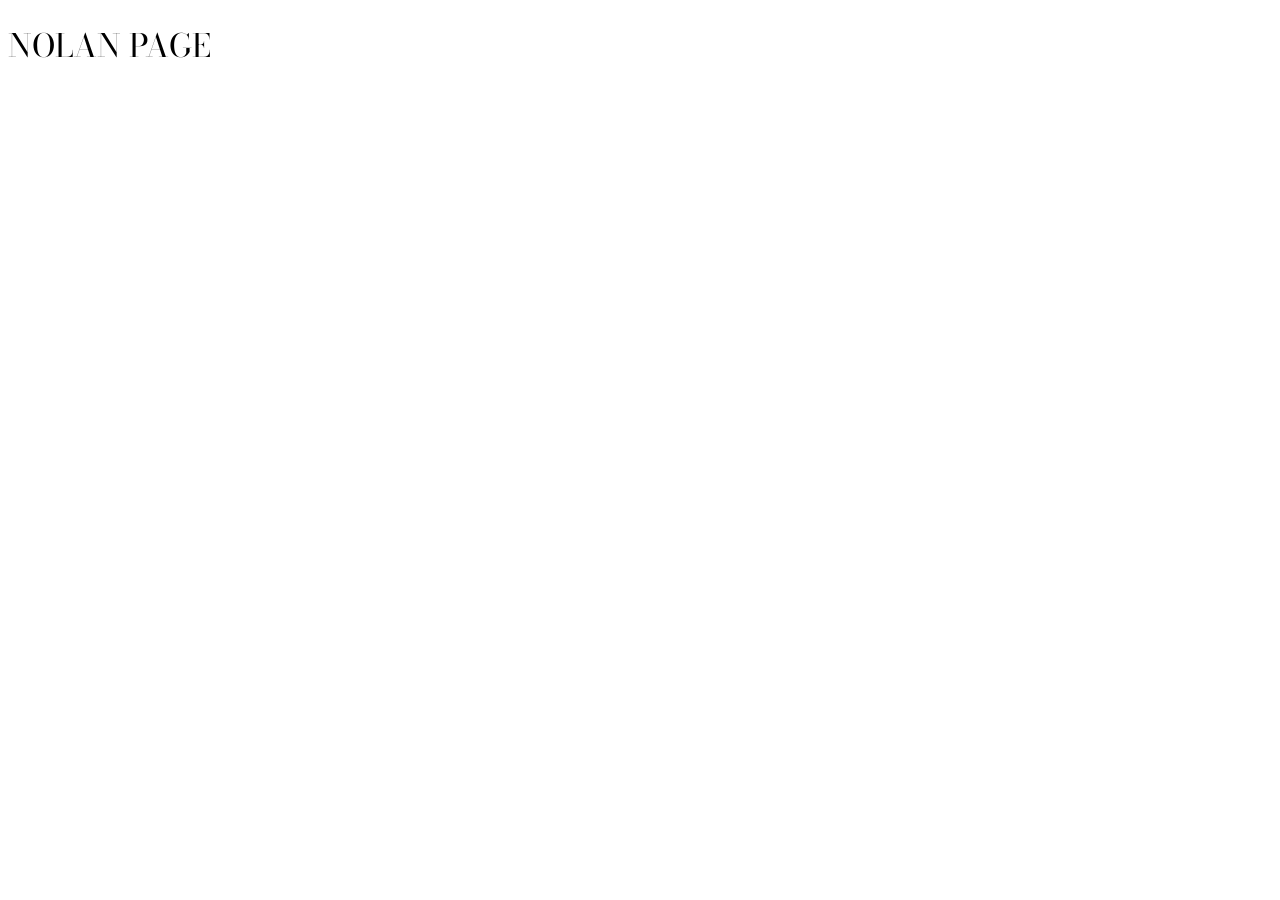
==== resume/index.html @ 083efc32 "oct21midterm" ====
<!DOCTYPE html>
    <html lang="en">
 <head>
    <title>Nolan Page - Resume</title>
    <link rel="stylesheet" type="text/css" href="stylesheet.css">
    <link rel="preconnect" href="https://fonts.googleapis.com">
    <link rel="preconnect" href="https://fonts.gstatic.com" crossorigin>
    <link href="https://fonts.googleapis.com/css2?family=Bodoni+Moda:ital,opsz,wght@0,6..96,400..900;1,6..96,400..900&family=Open+Sans:ital,wght@0,300..800;1,300..800&family=Special+Elite&display=swap" rel="stylesheet">
</head>
<body>
<h1 id="header">NOLAN PAGE</h1>
</body>
    </html>
---- resume/stylesheet.css ----
h1 {
    font-family: "Bodoni Moda", serif;
    font-optical-sizing: auto;
    font-weight: 400;
    font-style: regular;
}
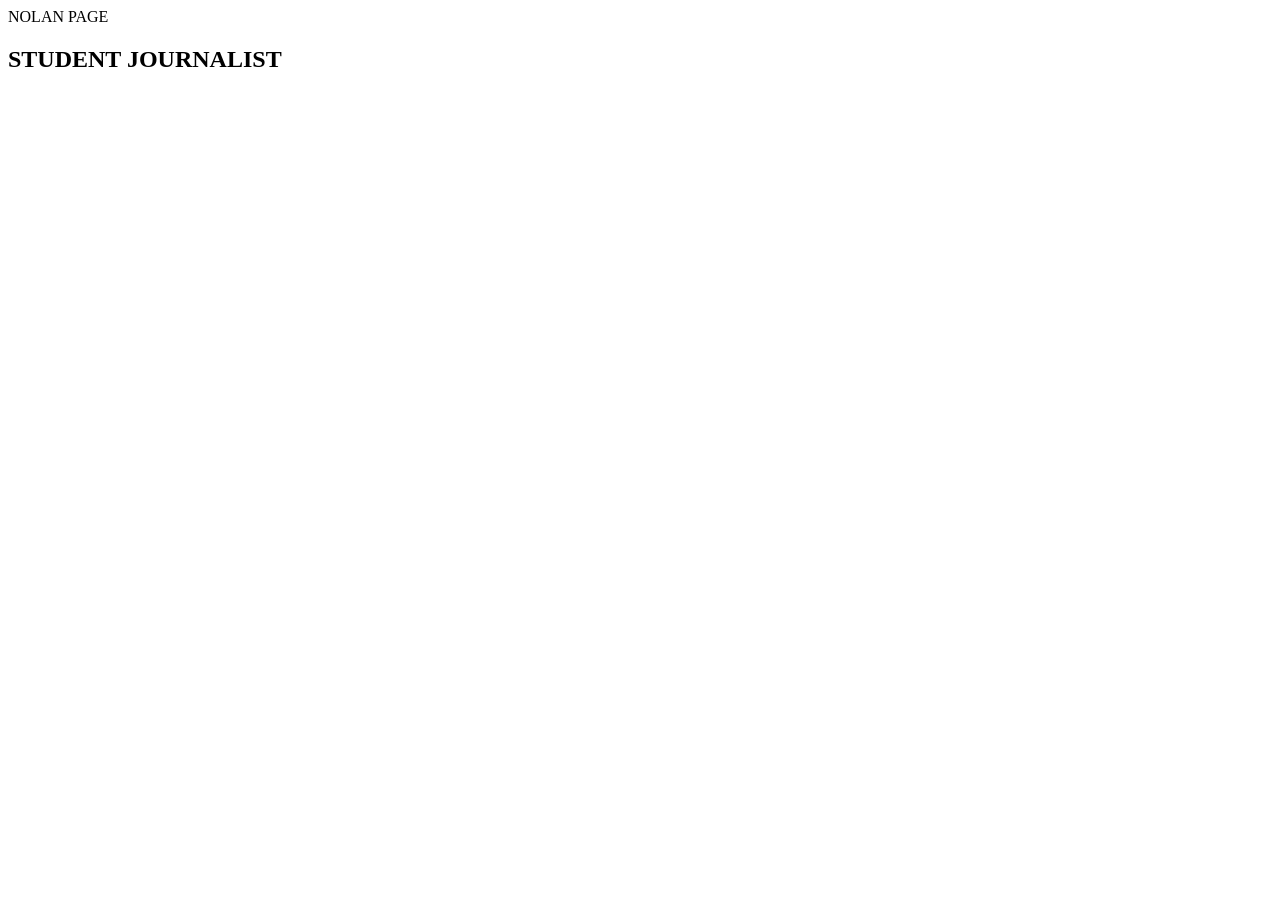
==== commit 79f163d1: "." ====
--- a/resume/index.html
+++ b/resume/index.html
@@ -1,13 +1,15 @@
 <!DOCTYPE html>
     <html lang="en">
  <head>
-    <title>Nolan Page - Resume</title>
+    <title>Nolan Page</title>
     <link rel="stylesheet" type="text/css" href="stylesheet.css">
     <link rel="preconnect" href="https://fonts.googleapis.com">
     <link rel="preconnect" href="https://fonts.gstatic.com" crossorigin>
     <link href="https://fonts.googleapis.com/css2?family=Bodoni+Moda:ital,opsz,wght@0,6..96,400..900;1,6..96,400..900&family=Open+Sans:ital,wght@0,300..800;1,300..800&family=Special+Elite&display=swap" rel="stylesheet">
 </head>
 <body>
-<h1 id="header">NOLAN PAGE</h1>
+<div class="header"
+    <h1 id="name">NOLAN PAGE</h1>
+    <h2 id="position">STUDENT JOURNALIST</h2>
 </body>
     </html>
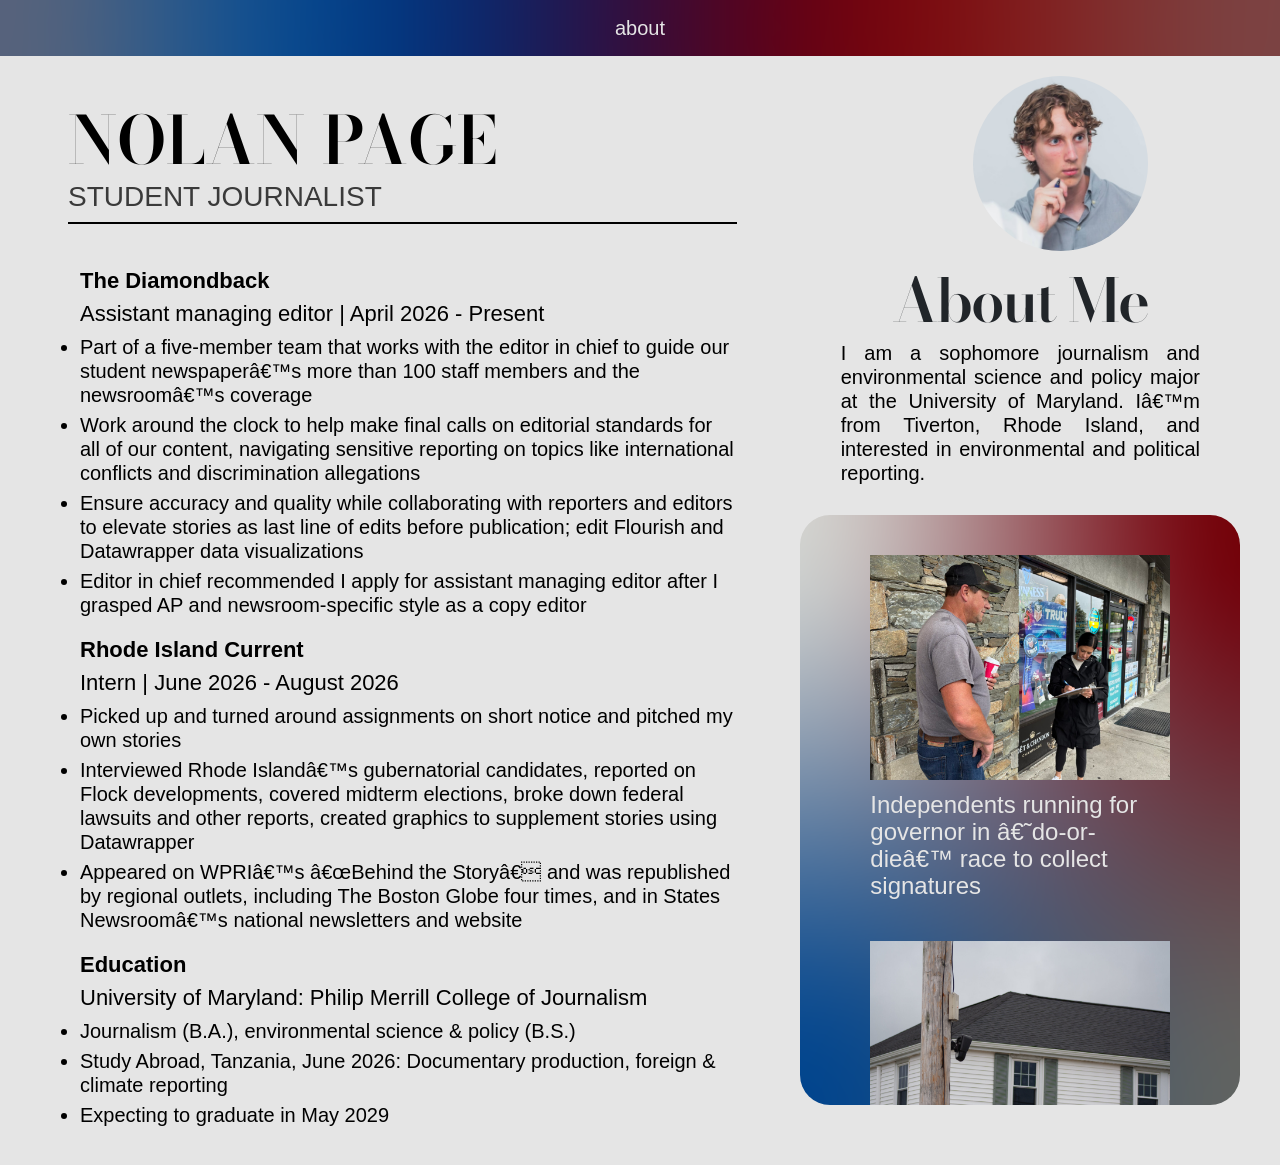
==== commit 8baa11f1: "draft1" ====
--- a/resume/index.html
+++ b/resume/index.html
@@ -2,14 +2,96 @@
     <html lang="en">
  <head>
     <title>Nolan Page</title>
+    <nav class="navbar navbar-expand-lg bg-image" data-bs-theme="dark">
+        <div class="container-fluid">
+    <a class="navbar-brand" href=https://nolanpage.github.io/npage-jour352/resume/index.html>about</a></div></nav>
+         <!-- Bootstrap CSS and JavaScript -->
+    <link href="https://cdn.jsdelivr.net/npm/bootstrap@5.3.3/dist/css/bootstrap.min.css" rel="stylesheet" integrity="sha384-QWTKZyjpPEjISv5WaRU9OFeRpok6YctnYmDr5pNlyT2bRjXh0JMhjY6hW+ALEwIH" crossorigin="anonymous">
+    <script src="https://cdn.jsdelivr.net/npm/bootstrap@5.3.3/dist/js/bootstrap.bundle.min.js" integrity="sha384-YvpcrYf0tY3lHB60NNkmXc5s9fDVZLESaAA55NDzOxhy9GkcIdslK1eN7N6jIeHz" crossorigin="anonymous"></script>
+    <link rel="stylesheet" href="https://cdn.jsdelivr.net/npm/bootstrap-icons@1.11.1/font/bootstrap-icons.css">
     <link rel="stylesheet" type="text/css" href="stylesheet.css">
     <link rel="preconnect" href="https://fonts.googleapis.com">
     <link rel="preconnect" href="https://fonts.gstatic.com" crossorigin>
     <link href="https://fonts.googleapis.com/css2?family=Bodoni+Moda:ital,opsz,wght@0,6..96,400..900;1,6..96,400..900&family=Open+Sans:ital,wght@0,300..800;1,300..800&family=Special+Elite&display=swap" rel="stylesheet">
 </head>
 <body>
-<div class="header"
-    <h1 id="name">NOLAN PAGE</h1>
-    <h2 id="position">STUDENT JOURNALIST</h2>
+<div class="row top-row">
+    <div class="header-wrapper col-md-7">
+        <div class="header">
+            <h1 id="name">NOLAN PAGE</h1>
+            <h2 id="position">STUDENT JOURNALIST</h2>
+        </div>
+    </div>
+    <div class="right-wrapper col-md-5">
+    <!--Don't think I want, but: -->
+        <img class="headshot" src="tzheadshot.JPG" alt="Headshot of Nolan Page">
+    </div>
+</div>
+<div class="row bottom-row">
+<div class="content-wrapper col-md-7">
+    <!--Don't think I want, but : <h1 class="section">EXPERIENCE</h1> -->
+    <p class="job">
+        <strong>The Diamondback</strong>
+        <br>
+        Assistant managing editor | April 2026 - Present
+    </p>
+    <ul class="blurb">
+            <li>Part of a five-member team that works with the editor in chief to guide our student newspaper’s more than 100 staff members and the newsroom’s coverage</li>
+            <li>Work around the clock to help make final calls on editorial standards for all of our content, navigating sensitive reporting on topics like international conflicts and discrimination allegations</li>
+            <li>Ensure accuracy and quality while collaborating with reporters and editors to elevate stories as last line of edits before publication; edit Flourish and Datawrapper data visualizations</li>
+            <li>Editor in chief recommended I apply for assistant managing editor after I grasped AP and newsroom-specific style as a copy editor</li>
+    </ul>
+    <p class="job">
+        <strong>Rhode Island Current</strong>
+        <br>
+        Intern | June 2026 - August 2026
+    </p>
+    <ul class="blurb">
+            <li>Picked up and turned around assignments on short notice and pitched my own stories</li>
+            <li>Interviewed Rhode Island’s gubernatorial candidates, reported on Flock developments, covered midterm elections, broke down federal lawsuits and other reports, created graphics to supplement stories using Datawrapper</li>
+            <li>Appeared on WPRI’s “Behind the Story” and was republished by regional outlets, including The Boston Globe four times, and in States Newsroom’s national newsletters and website</li>
+    </ul>
+    <p class="job">
+        <strong>Education</strong>
+        <br>
+        University of Maryland: Philip Merrill College of Journalism
+    </p>
+    <ul class="blurb">
+            <li>Journalism (B.A.), environmental science & policy (B.S.)</li>
+            <li>Study Abroad, Tanzania, June 2026: Documentary production, foreign & climate reporting</li>
+            <li>Expecting to graduate in May 2029</li>
+    </ul>
+</div>
+<div class="right-wrapper col-md-5">
+    <h1 id="about">About Me</h1>
+    <p id="abouttext">
+        I am a sophomore journalism and environmental science and policy major at the University of Maryland. I’m from Tiverton, Rhode Island, and interested in environmental and political reporting. 
+    </p>
+    <div class="scroll overflow-auto">
+        <div class="clips">
+            <a href="https://rhodeislandcurrent.com/2026/07/08/independents-running-for-governor-in-do-or-die-race-to-collect-signatures/" target="_blank">
+                <img class="featured" src="clips/independents.jpg" alt="A voter signs an independent gubernatorial candidate's nomination papers">
+            </a>
+            <a class="hed" href="https://rhodeislandcurrent.com/2026/07/08/independents-running-for-governor-in-do-or-die-race-to-collect-signatures/" target="_blank">Independents running for governor in ‘do-or-die’ race to collect signatures</a>
+            <a href="https://rhodeislandcurrent.com/2026/08/18/as-municipalities-across-rhode-island-resist-flock-cameras-mckee-orders-review/" target="_blank">
+                <img class="featured" src="clips/flock.jpg" alt="A Flock camera mounted to a telephone pole">
+            </a>
+            <a class="hed" href="https://rhodeislandcurrent.com/2026/08/18/as-municipalities-across-rhode-island-resist-flock-cameras-mckee-orders-review/" target="_blank">As municipalities across Rhode Island resist Flock cameras, McKee orders review</a>
+            <a href="https://rhodeislandcurrent.com/2026/07/16/as-ri-elections-officials-race-to-certify-signatures-by-deadline-arizona-might-offer-a-better-way/" target="_blank">
+                <img class="featured" src="clips/arizona.jpg" alt="Kirk McDonough and Nick Lima review nomination papers">
+            </a>
+            <a class="hed" href="https://rhodeislandcurrent.com/2026/07/16/as-ri-elections-officials-race-to-certify-signatures-by-deadline-arizona-might-offer-a-better-way/" target="_blank">As RI elections officials race to certify signatures by deadline, Arizona might offer a better way</a>
+            <a href="https://rhodeislandcurrent.com/2026/07/17/mckees-lucky-day-at-ballot-placement-lottery/" target="_blank">
+                <img class="featured" src="clips/lottery.jpg" alt="An elections official operates the ballot lottery machine">
+            </a>
+            <a class="hed" href="https://rhodeislandcurrent.com/2026/07/17/mckees-lucky-day-at-ballot-placement-lottery/" target="_blank">McKee’s lucky day at ballot placement lottery</a>
+            <a href="https://rhodeislandcurrent.com/2026/07/21/four-democrats-paint-their-views-for-the-entrepreneurial-lieutenant-governors-office/" target="_blank">
+                <img class="featured" src="clips/lg.png" alt="Four Democrats for Rhode Island's lieutenant governor">
+            </a>
+            <a class="hed" href="https://rhodeislandcurrent.com/2026/07/21/four-democrats-paint-their-views-for-the-entrepreneurial-lieutenant-governors-office/" target="_blank">Four Democrats paint their views for the ‘entrepreneurial’ lieutenant governor’s office</a>
+        </div>
+    </div>
+</div>
+</div>
 </body>
     </html>
--- a/resume/stylesheet.css
+++ b/resume/stylesheet.css
@@ -1,6 +1,139 @@
-h1 {
+body {
+    background-color: #e5e5e5;
+}
+.bg-image {
+    background-image: url("banner.svg");
+    background-size: cover;
+    background-position: center;
+}
+.navbar-brand {
+    margin: 0 auto;
+    font-family: Helvetica, sans-serif;
+    font-size: 20px;
+    font-weight: 400;
+    color: #e5e5e5;
+}
+.header {
+    border-bottom: 2px solid black;
+}
+.header-wrapper {
+    padding-left: 80px;
+    padding-bottom: 40px;
+    padding-top: 20px;
+} 
+#name {
     font-family: "Bodoni Moda", serif;
-    font-optical-sizing: auto;
+    font-size: 66px;
+    font-weight: 600;
+    font-style: normal;
+    color: black;
+    padding-top: 25px;
+    margin-bottom: 0;
+    padding-top: 5;
+}
+#position {
+    font-family: Helvetica, sans-serif;
+    font-size: 28px;
+    font-weight: 300;
+    color: #3a3a3a;
+    margin-top: 0;
+}
+.content-wrapper {
+    padding-bottom: 0px;
+}
+/*.section {
+    font-family: "Bodoni Moda", serif;
+    font-size: 36px;
+    font-weight: 600;
+    font-style: normal;
+    color: black;
+    padding-left: 80px;
+    margin-bottom: 0;
+}*/
+.job {
+    font-family: Helvetica, sans-serif;
+    font-size: 22px;
     font-weight: 400;
-    font-style: regular;
+    font-style: normal;
+    color: black;
+    padding-left: 80px;
+    margin-bottom: 5px;
+}
+.blurb {
+    font-family: Helvetica, sans-serif;
+    font-size: 20px;
+    font-weight: 400;
+    font-style: normal;
+    color: black;
+    padding-left: 80px;
+    line-height: 24px;
+}
+.blurb li {
+    margin-bottom: 6px;
+}
+.headshot {
+    width: 175px;
+    height: 175px;
+    border-top-left-radius: 87.5px;
+    border-top-right-radius: 87.5px;
+    border-bottom-left-radius: 87.5px;
+    border-bottom-right-radius: 87.5px;
+    margin-left: 212.5px;
+    margin-top: 20px;
+}
+#about {
+    font-family: "Bodoni Moda", serif;
+    font-size: 60px;
+    font-weight: 600;
+    margin: 0 auto;
+    text-align: center;
+    letter-spacing: -2px;
+}
+#abouttext {
+    font-family: Helvetica, sans-serif;
+    font-size: 20px;
+    font-weight: 400;
+    font-style: normal;
+    color: black;
+    padding-left: 80px;
+    padding-right: 80px;
+    padding-top: 5px;
+    line-height: 24px;
+    margin: 0 auto;
+    text-align: justify;
+}
+/* Honestly not sure I did this right — took some trial & error */
+.scroll {
+    height: 590px;
+    width: 440px;
+    background-image: url("scrollbg1.svg");
+    background-size: cover;
+    background-position: center;
+    overflow: auto;
+    margin: 0 auto;
+    margin-top: 30px;
+    border-top-left-radius: 30px;
+    border-top-right-radius: 30px;
+    border-bottom-left-radius: 30px;
+    border-bottom-right-radius: 30px;
+    margin-bottom: 60px;
+}
+.clips {
+    padding-left: 70px;
+    padding-right: 70px;
+    padding-bottom: 40px;
+}
+.featured {
+    max-width: 300px;
+    padding-bottom: 13px;
+    padding-top: 40px;
+}
+.hed {
+    font-family: Helvetica, sans-serif;
+    font-size: 24px;
+    font-weight: 400;
+    font-style: normal;
+    color: #e5e5e5;
+    line-height: 24px;
+    text-decoration: none;
 }
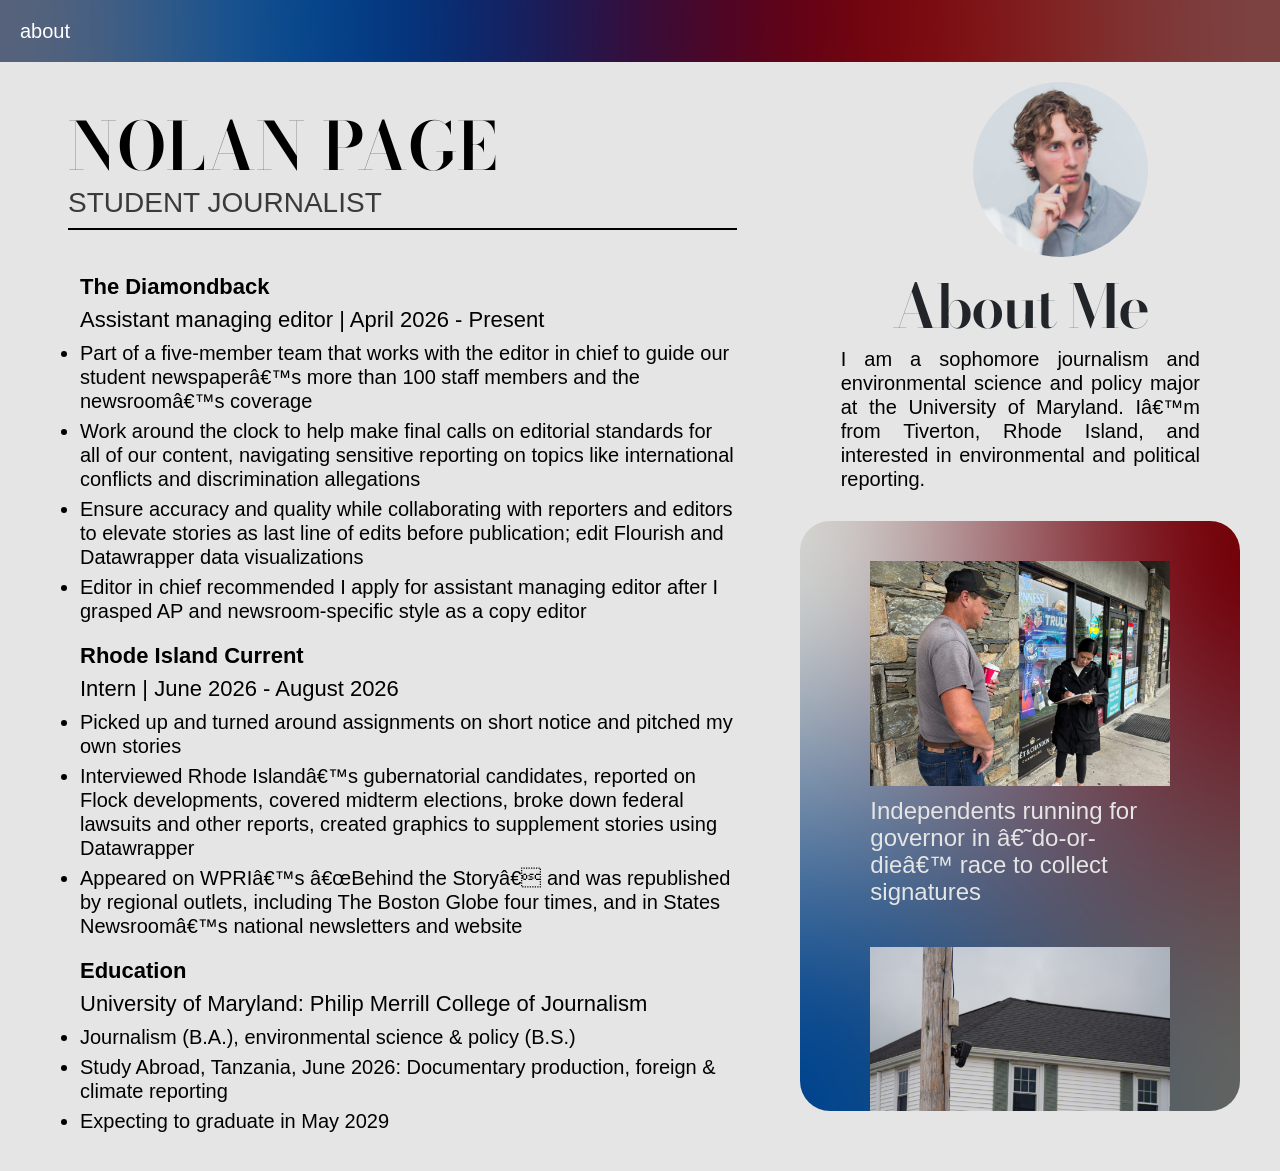
==== commit b5ff309b: "draft2" ====
--- a/resume/index.html
+++ b/resume/index.html
@@ -4,7 +4,11 @@
     <title>Nolan Page</title>
     <nav class="navbar navbar-expand-lg bg-image" data-bs-theme="dark">
         <div class="container-fluid">
-    <a class="navbar-brand" href=https://nolanpage.github.io/npage-jour352/resume/index.html>about</a></div></nav>
+        <ul class="navbar-nav">
+            <li class="nav-item">
+                <a class="nav-link active" aria-current="page" href="https://nolanpage.github.io/npage-jour352/resume/index.html">about</a>
+            </li>
+        </ul></div></nav>
          <!-- Bootstrap CSS and JavaScript -->
     <link href="https://cdn.jsdelivr.net/npm/bootstrap@5.3.3/dist/css/bootstrap.min.css" rel="stylesheet" integrity="sha384-QWTKZyjpPEjISv5WaRU9OFeRpok6YctnYmDr5pNlyT2bRjXh0JMhjY6hW+ALEwIH" crossorigin="anonymous">
     <script src="https://cdn.jsdelivr.net/npm/bootstrap@5.3.3/dist/js/bootstrap.bundle.min.js" integrity="sha384-YvpcrYf0tY3lHB60NNkmXc5s9fDVZLESaAA55NDzOxhy9GkcIdslK1eN7N6jIeHz" crossorigin="anonymous"></script>
--- a/resume/stylesheet.css
+++ b/resume/stylesheet.css
@@ -6,11 +6,16 @@
     background-size: cover;
     background-position: center;
 }
-.navbar-brand {
-    margin: 0 auto;
+.nav-item {
+    text-align: center;
     font-family: Helvetica, sans-serif;
     font-size: 20px;
-    font-weight: 400;
+    color: #e5e5e5;
+}
+.navbar .nav-link .active {
+    text-align: center;
+    text-decoration: underline;
+    text-decoration-thickness: 2px;
     color: #e5e5e5;
 }
 .header {
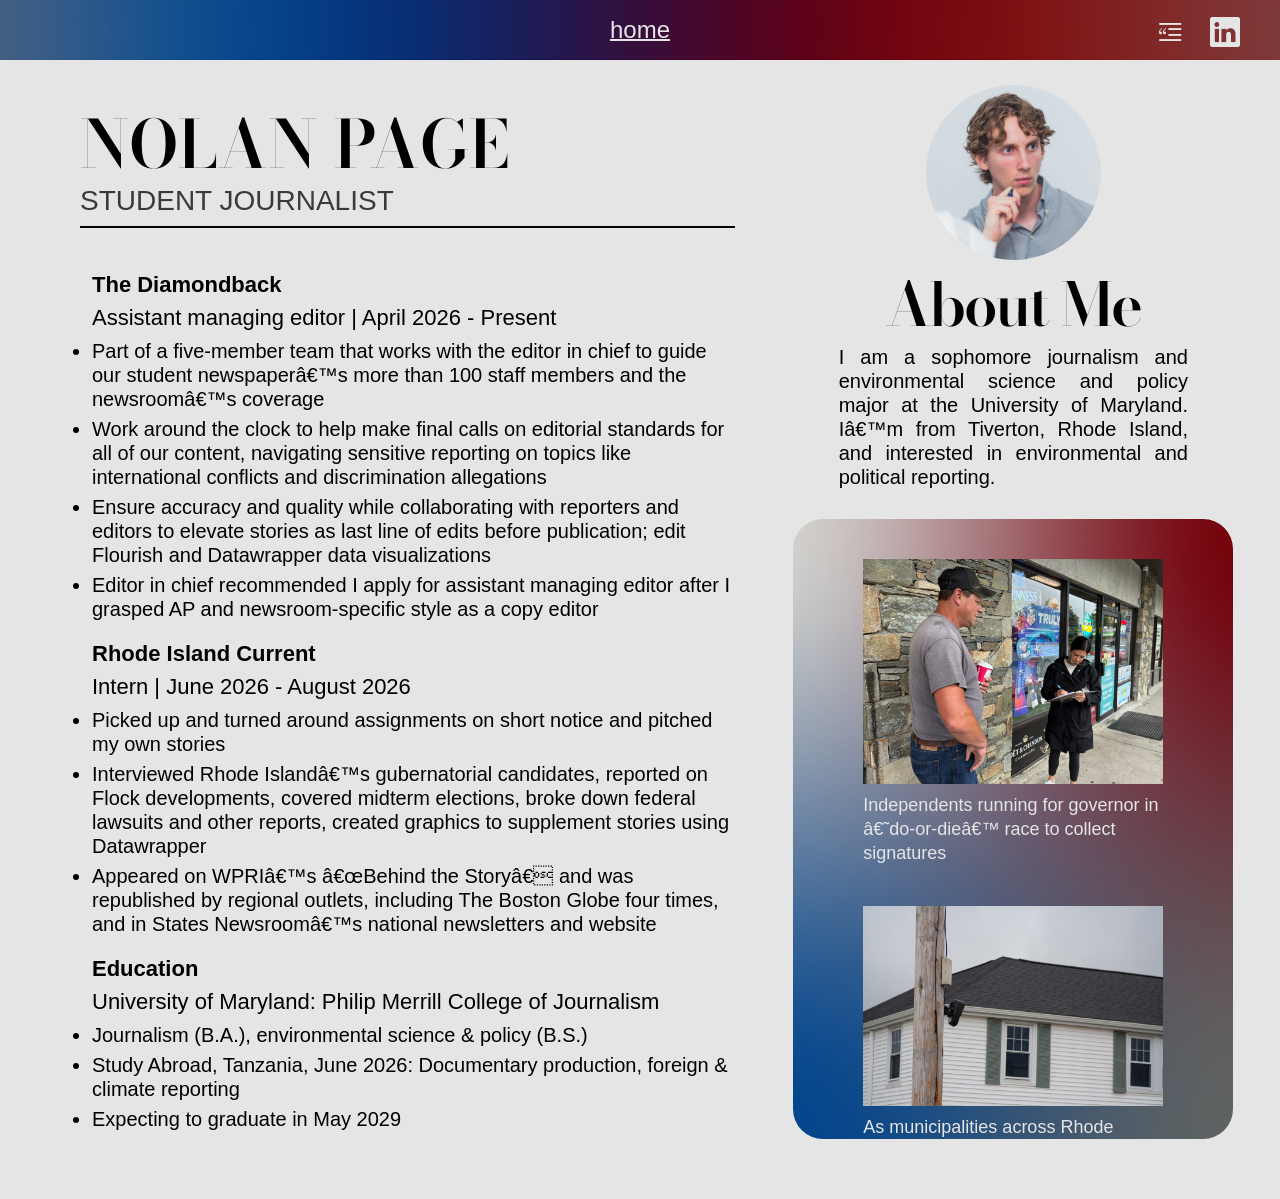
==== commit 2fba869f: "final1" ====
--- a/resume/index.html
+++ b/resume/index.html
@@ -2,13 +2,6 @@
     <html lang="en">
  <head>
     <title>Nolan Page</title>
-    <nav class="navbar navbar-expand-lg bg-image" data-bs-theme="dark">
-        <div class="container-fluid">
-        <ul class="navbar-nav">
-            <li class="nav-item">
-                <a class="nav-link active" aria-current="page" href="https://nolanpage.github.io/npage-jour352/resume/index.html">about</a>
-            </li>
-        </ul></div></nav>
          <!-- Bootstrap CSS and JavaScript -->
     <link href="https://cdn.jsdelivr.net/npm/bootstrap@5.3.3/dist/css/bootstrap.min.css" rel="stylesheet" integrity="sha384-QWTKZyjpPEjISv5WaRU9OFeRpok6YctnYmDr5pNlyT2bRjXh0JMhjY6hW+ALEwIH" crossorigin="anonymous">
     <script src="https://cdn.jsdelivr.net/npm/bootstrap@5.3.3/dist/js/bootstrap.bundle.min.js" integrity="sha384-YvpcrYf0tY3lHB60NNkmXc5s9fDVZLESaAA55NDzOxhy9GkcIdslK1eN7N6jIeHz" crossorigin="anonymous"></script>
@@ -19,6 +12,18 @@
     <link href="https://fonts.googleapis.com/css2?family=Bodoni+Moda:ital,opsz,wght@0,6..96,400..900;1,6..96,400..900&family=Open+Sans:ital,wght@0,300..800;1,300..800&family=Special+Elite&display=swap" rel="stylesheet">
 </head>
 <body>
+<div class="content">
+<div class="banner-container">
+    <div class="pages">
+        <a href="https://nolanpage.github.io/npage-jour352/resume/index.html">home</a>
+    </div>
+    <div class="icons">
+        <a id="archive" href="https://rhodeislandcurrent.com/author/nolan-page/" target="_blank">
+            <i class="bi bi-blockquote-left icon"></i></a>
+        <a id="linkedin" href="https://www.linkedin.com/in/nolanpage/" target="_blank">
+            <i class="bi bi-linkedin icon"></i></a>
+    </div> 
+</div>
 <div class="row top-row">
     <div class="header-wrapper col-md-7">
         <div class="header">
@@ -97,5 +102,6 @@
     </div>
 </div>
 </div>
+</div>
 </body>
     </html>
--- a/resume/stylesheet.css
+++ b/resume/stylesheet.css
@@ -1,23 +1,30 @@
 body {
     background-color: #e5e5e5;
-}
-.bg-image {
-    background-image: url("banner.svg");
-    background-size: cover;
-    background-position: center;
-}
-.nav-item {
-    text-align: center;
-    font-family: Helvetica, sans-serif;
-    font-size: 20px;
-    color: #e5e5e5;
-}
-.navbar .nav-link .active {
+    margin: 0;
+}
+.section-container {
+    margin: 0 auto;
+    width: 100%;
+    margin-top: 0;
+    margin-bottom: 0;
+}
+#about-link {
     text-align: center;
     text-decoration: underline;
     text-decoration-thickness: 2px;
     color: #e5e5e5;
 }
+#linkedin {
+    text-align: right;
+    padding-right: 40px;
+}
+#archive {
+    text-align: right;
+    padding-right: 20px;
+}
+.icon {
+    color: #e5e5e5;
+}
 .header {
     border-bottom: 2px solid black;
 }
@@ -25,6 +32,7 @@
     padding-left: 80px;
     padding-bottom: 40px;
     padding-top: 20px;
+    text-align: left;
 } 
 #name {
     font-family: "Bodoni Moda", serif;
@@ -34,7 +42,6 @@
     color: black;
     padding-top: 25px;
     margin-bottom: 0;
-    padding-top: 5;
 }
 #position {
     font-family: Helvetica, sans-serif;
@@ -43,6 +50,39 @@
     color: #3a3a3a;
     margin-top: 0;
 }
+.banner-container {
+    background-image: url("bannerbg.png");
+    background-size: cover;
+    background-position: center;
+    height: 60px;
+}
+.pages {
+    font-weight: 400;
+    text-align: center;
+    line-height: 60px;
+}
+.pages a {
+    color: #e5e5e5;
+    text-decoration: underline 2px;
+    font-family: Helvetica, sans-serif;
+    font-size: 24px;
+}
+.icons {
+    text-align: right; 
+    margin-top: -60px;
+    padding-right: 40x;
+    line-height: 60px;
+}
+#linkedin {
+    font-size: 30px;
+    margin-left: 0;
+}
+#archive {
+    font-size: 30px;
+}
+.row {
+    margin: 0 auto;
+}
 .content-wrapper {
     padding-bottom: 0px;
 }
@@ -75,6 +115,9 @@
 }
 .blurb li {
     margin-bottom: 6px;
+}
+.top-row {
+    text-align: center;
 }
 .headshot {
     width: 175px;
@@ -83,13 +126,13 @@
     border-top-right-radius: 87.5px;
     border-bottom-left-radius: 87.5px;
     border-bottom-right-radius: 87.5px;
-    margin-left: 212.5px;
-    margin-top: 20px;
+    margin-top: 25px;
 }
 #about {
     font-family: "Bodoni Moda", serif;
     font-size: 60px;
     font-weight: 600;
+    color: #000000;
     margin: 0 auto;
     text-align: center;
     letter-spacing: -2px;
@@ -109,7 +152,7 @@
 }
 /* Honestly not sure I did this right — took some trial & error */
 .scroll {
-    height: 590px;
+    height: 620px;
     width: 440px;
     background-image: url("scrollbg1.svg");
     background-size: cover;
@@ -130,15 +173,43 @@
 }
 .featured {
     max-width: 300px;
-    padding-bottom: 13px;
+    padding-bottom: 10px;
     padding-top: 40px;
 }
 .hed {
     font-family: Helvetica, sans-serif;
-    font-size: 24px;
-    font-weight: 400;
-    font-style: normal;
-    color: #e5e5e5;
-    line-height: 24px;
+    font-size: 18px;
+    font-weight: 400;
+    font-style: normal;
+    color: #e5e5e5;
+    line-height: 18px;
     text-decoration: none;
-}+}
+@media screen and (max-width: 780px) {
+    .headshot {
+        margin-top: 10px;
+        margin-bottom: 20px;
+    }
+    .content-wrapper {
+        margin: 0 auto;
+        width: 70%;
+        text-align: left;
+    }
+    .header-wrapper {
+        text-align: center;
+        padding-left: 0;
+        padding-bottom: 0;
+    }
+    .job {
+        padding-left: 0;
+    }
+    .blurb {
+        padding-left: 0;
+    }
+    .scroll {
+        margin-top: 15px;
+    }
+    .header {
+    border-bottom: none;
+}
+}
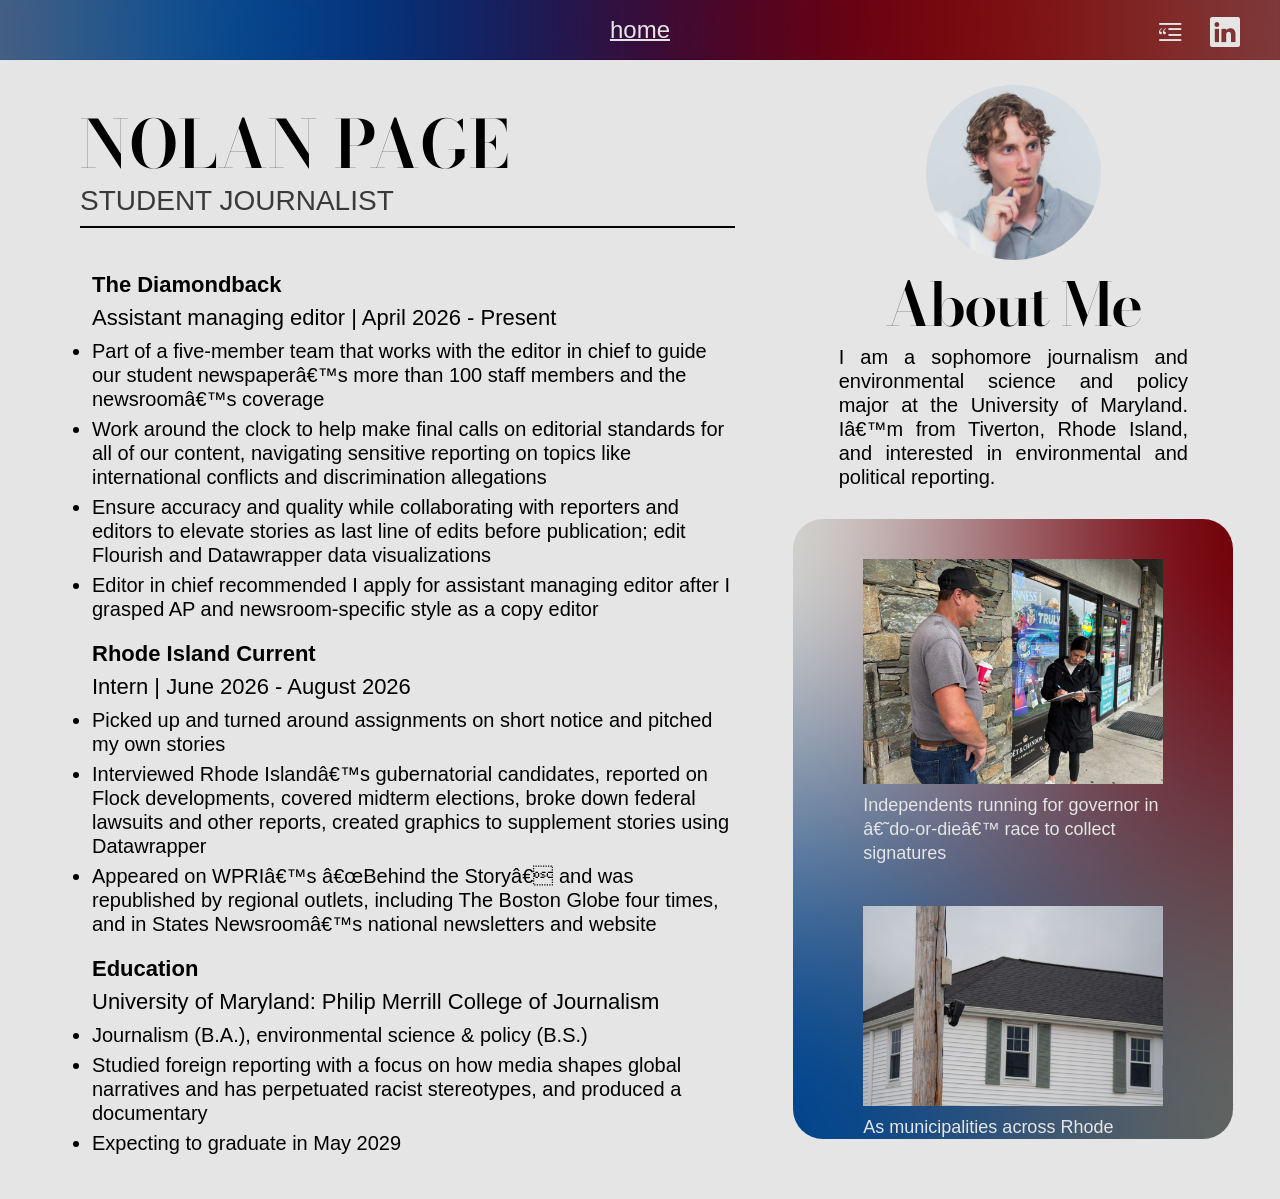
==== commit 28ccb955: "finalissima" ====
--- a/resume/index.html
+++ b/resume/index.html
@@ -67,7 +67,7 @@
     </p>
     <ul class="blurb">
             <li>Journalism (B.A.), environmental science & policy (B.S.)</li>
-            <li>Study Abroad, Tanzania, June 2026: Documentary production, foreign & climate reporting</li>
+            <li>Studied foreign reporting with a focus on how media shapes global narratives and has perpetuated racist stereotypes, and produced a documentary</li>
             <li>Expecting to graduate in May 2029</li>
     </ul>
 </div>
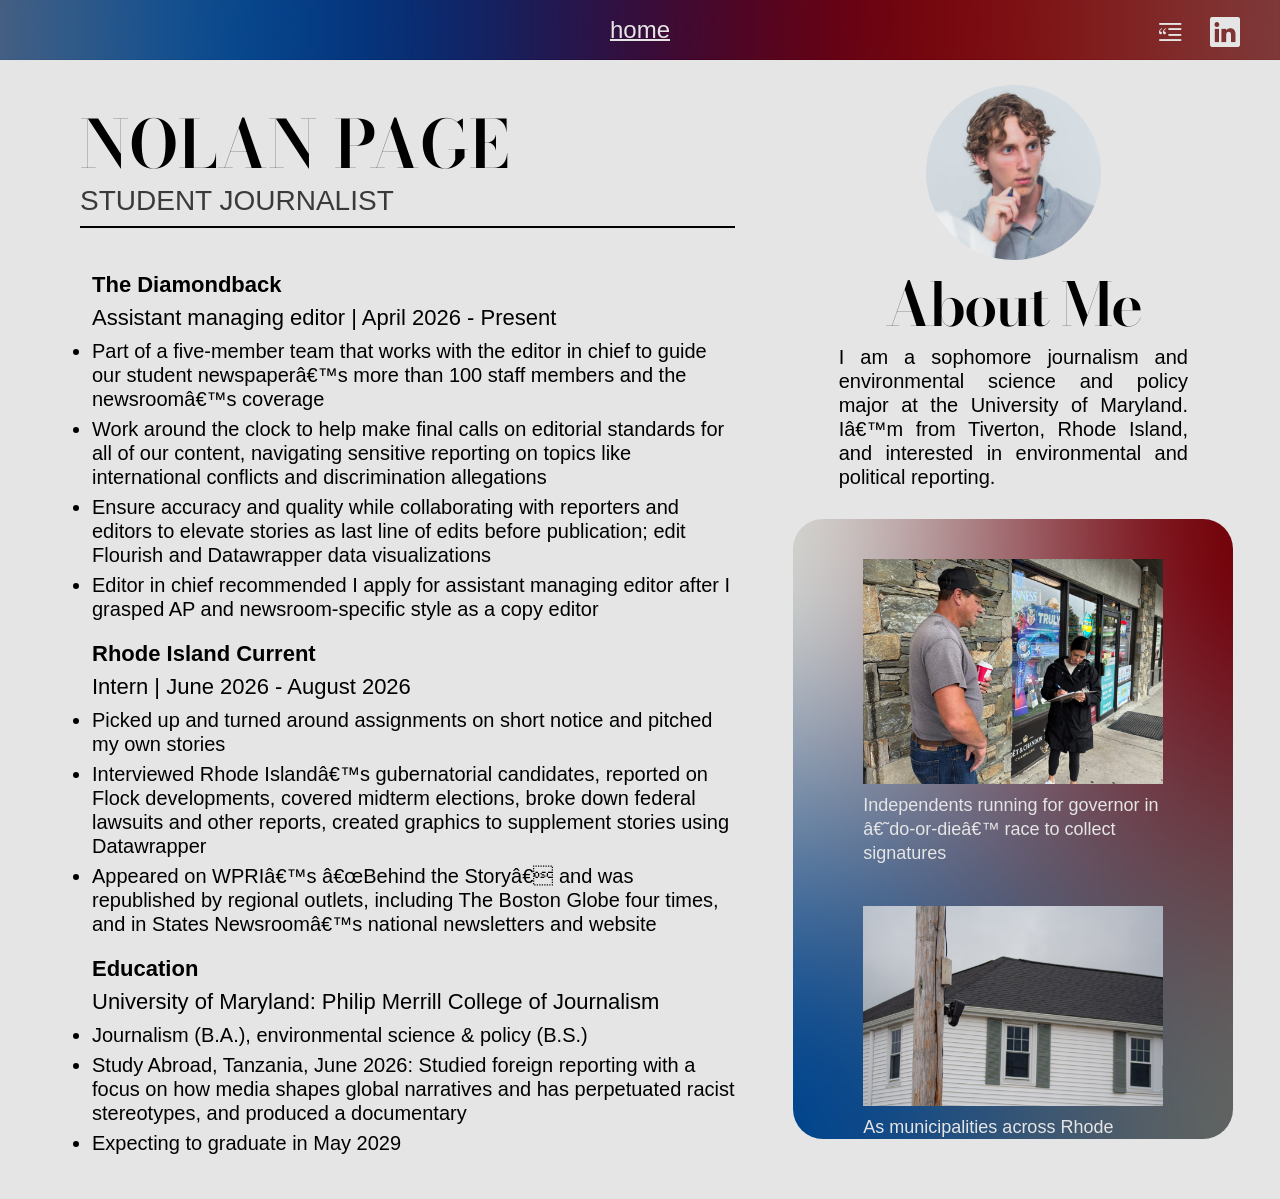
==== commit 36f56be7: "final pelase lord" ====
--- a/resume/index.html
+++ b/resume/index.html
@@ -67,7 +67,7 @@
     </p>
     <ul class="blurb">
             <li>Journalism (B.A.), environmental science & policy (B.S.)</li>
-            <li>Studied foreign reporting with a focus on how media shapes global narratives and has perpetuated racist stereotypes, and produced a documentary</li>
+            <li>Study Abroad, Tanzania, June 2026: Studied foreign reporting with a focus on how media shapes global narratives and has perpetuated racist stereotypes, and produced a documentary</li>
             <li>Expecting to graduate in May 2029</li>
     </ul>
 </div>
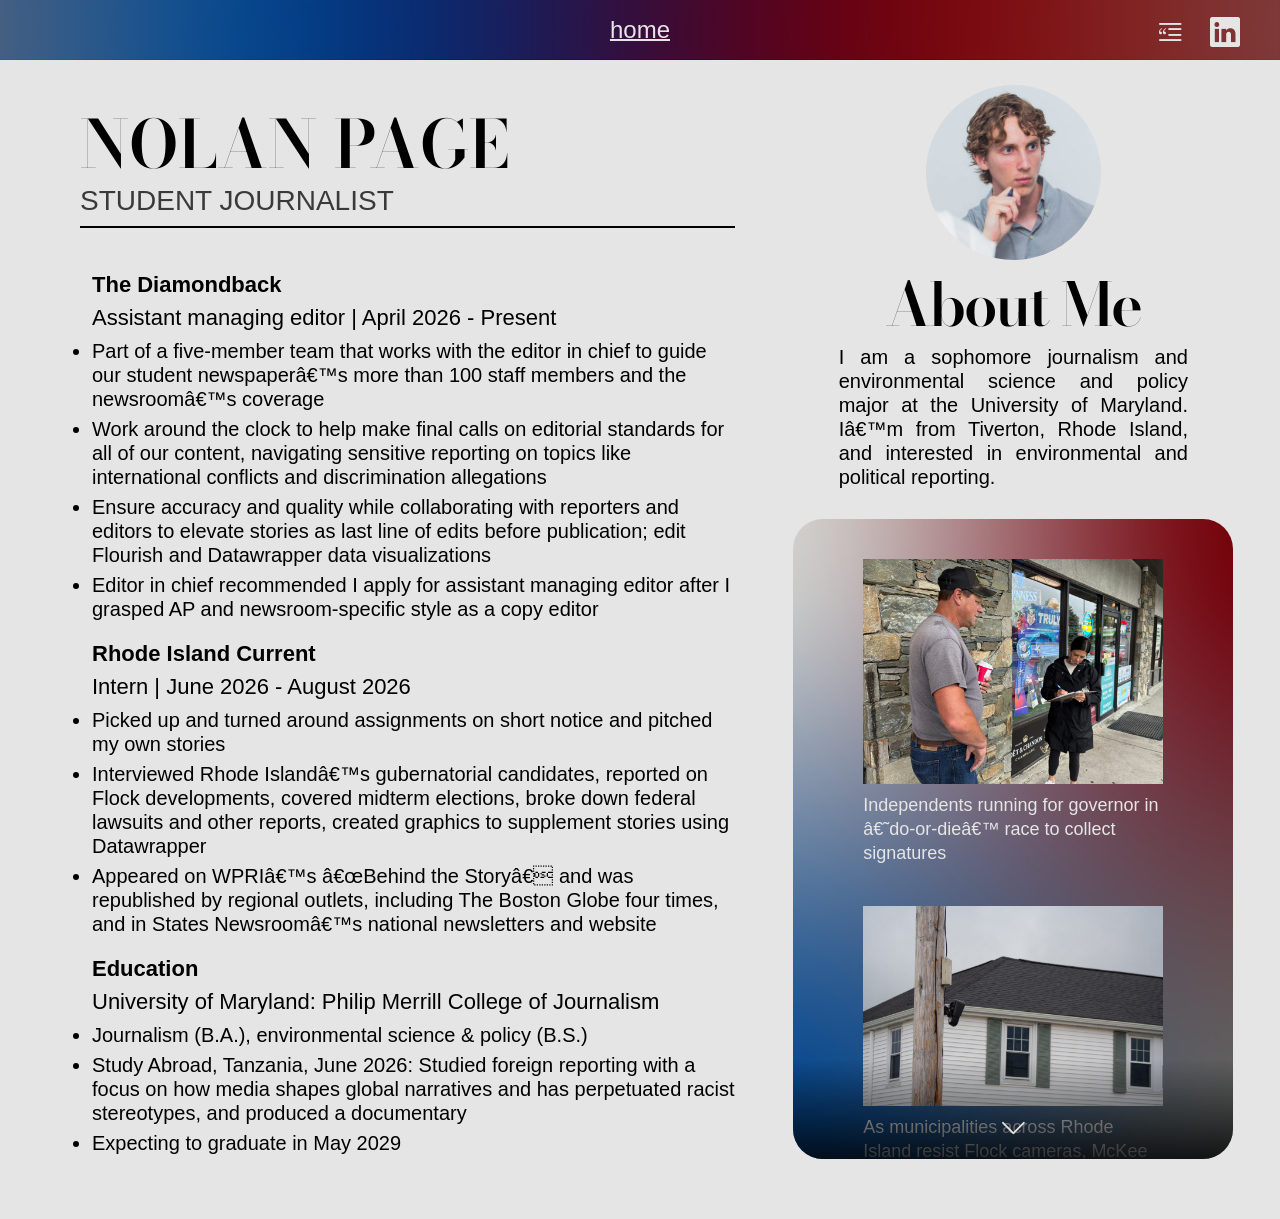
==== commit 57045c4c: "." ====
--- a/resume/index.html
+++ b/resume/index.html
@@ -76,7 +76,8 @@
     <p id="abouttext">
         I am a sophomore journalism and environmental science and policy major at the University of Maryland. I’m from Tiverton, Rhode Island, and interested in environmental and political reporting. 
     </p>
-    <div class="scroll overflow-auto">
+    <div class="scroll-wrapper">
+    <div class="scroll overflow-auto" id="clipScroll">
         <div class="clips">
             <a href="https://rhodeislandcurrent.com/2026/07/08/independents-running-for-governor-in-do-or-die-race-to-collect-signatures/" target="_blank">
                 <img class="featured" src="clips/independents.jpg" alt="A voter signs an independent gubernatorial candidate's nomination papers">
@@ -100,6 +101,10 @@
             <a class="hed" href="https://rhodeislandcurrent.com/2026/07/21/four-democrats-paint-their-views-for-the-entrepreneurial-lieutenant-governors-office/" target="_blank">Four Democrats paint their views for the ‘entrepreneurial’ lieutenant governor’s office</a>
         </div>
     </div>
+    <div class="scroll-shadow" id="scrollShadow">
+        <i class="bi bi-chevron-down scroll-arrow"></i>
+    </div>
+</div>
 </div>
 </div>
 </div>
--- a/resume/stylesheet.css
+++ b/resume/stylesheet.css
@@ -151,20 +151,49 @@
     text-align: justify;
 }
 /* Honestly not sure I did this right — took some trial & error */
+.scroll-wrapper {
+    position: relative;
+    height: 640px;
+    width: 440px;
+    max-width: 100%;
+    margin: 30px auto 60px;
+    border-radius: 30px;
+    overflow: hidden;
+}
 .scroll {
-    height: 620px;
-    width: 440px;
+    height: 100%;
+    width: 100%;
     background-image: url("scrollbg1.svg");
     background-size: cover;
     background-position: center;
     overflow: auto;
-    margin: 0 auto;
-    margin-top: 30px;
-    border-top-left-radius: 30px;
-    border-top-right-radius: 30px;
-    border-bottom-left-radius: 30px;
-    border-bottom-right-radius: 30px;
-    margin-bottom: 60px;
+    overflow-anchor: none;
+}
+.scroll-shadow {
+    position: absolute;
+    left: 0;
+    right: 0;
+    bottom: 0;
+    height: 100px;
+    background: linear-gradient(to top, rgba(0, 0, 0, 0.8), rgba(0, 0, 0, 0));
+    display: flex;
+    align-items: flex-end;
+    justify-content: center;
+    padding-bottom: 8px;
+    pointer-events: none; /* lets you still click/scroll the content underneath */
+    transition: opacity 0.3s ease;
+}
+.scroll-shadow.hidden {
+    opacity: 0;
+}
+.scroll-arrow {
+    color: #e5e5e5;
+    font-size: 28px;
+    animation: bounce 1.5s infinite;
+}
+@keyframes bounce {
+    0%, 100% { transform: translateY(0); }
+    50% { transform: translateY(6px); }
 }
 .clips {
     padding-left: 70px;
@@ -206,7 +235,7 @@
     .blurb {
         padding-left: 0;
     }
-    .scroll {
+    .scroll-wrapper {
         margin-top: 15px;
     }
     .header {
